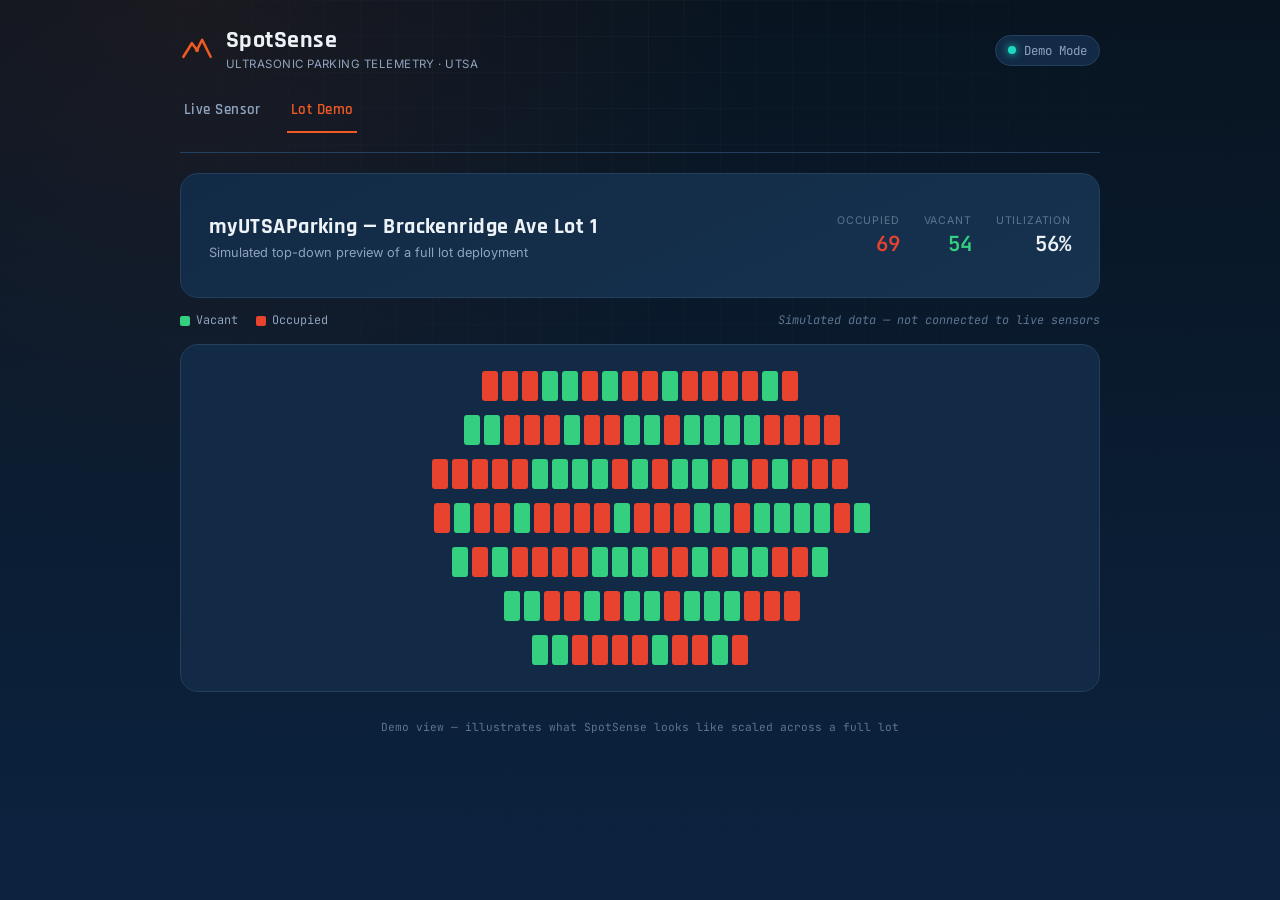
==== lot-demo.html @ a5163676 "Initial commit: SpotSense dashboard + lot demo" ====
<!DOCTYPE html>
<html lang="en">
<head>
<meta charset="UTF-8">
<meta name="viewport" content="width=device-width, initial-scale=1.0">
<title>SpotSense — Lot Demo</title>
<link rel="preconnect" href="https://fonts.googleapis.com">
<link rel="preconnect" href="https://fonts.gstatic.com" crossorigin>
<link href="https://fonts.googleapis.com/css2?family=Rajdhani:wght@500;600;700&family=Inter:wght@400;500;600&family=JetBrains+Mono:wght@400;500;600&display=swap" rel="stylesheet">
<link rel="stylesheet" href="style.css">
</head>
<body>

<div class="grid-overlay" aria-hidden="true"></div>

<header class="topbar">
  <div class="brand">
    <svg class="brand-mark" viewBox="0 0 40 40" fill="none" xmlns="http://www.w3.org/2000/svg" aria-hidden="true">
      <path d="M4 28 L14 12 L20 20 L26 8 L36 28" stroke="var(--orange)" stroke-width="3" stroke-linecap="round" stroke-linejoin="round"/>
      <circle cx="20" cy="20" r="2.5" fill="var(--orange)"/>
    </svg>
    <div class="brand-text">
      <h1>SpotSense</h1>
      <span>Ultrasonic Parking Telemetry &middot; UTSA</span>
    </div>
  </div>
  <div class="conn-status">
    <span class="dot online"></span>
    <span>Demo Mode</span>
  </div>
</header>

<nav class="tab-nav">
  <a href="parking.html" class="tab-link">Live Sensor</a>
  <a href="lot-demo.html" class="tab-link active">Lot Demo</a>
</nav>

<main>

  <section class="lot-hero">
    <div class="lot-hero-title">
      <h2>myUTSAParking &mdash; Brackenridge Ave Lot 1</h2>
      <p>Simulated top-down preview of a full lot deployment</p>
    </div>
    <dl class="lot-stat-cluster">
      <div class="lot-stat">
        <dt>Occupied</dt>
        <dd class="occupied-count" id="occupiedCount">—</dd>
      </div>
      <div class="lot-stat">
        <dt>Vacant</dt>
        <dd class="vacant-count" id="vacantCount">—</dd>
      </div>
      <div class="lot-stat">
        <dt>Utilization</dt>
        <dd id="utilPct">—</dd>
      </div>
    </dl>
  </section>

  <div class="lot-legend">
    <span><span class="swatch vacant"></span>Vacant</span>
    <span><span class="swatch occupied"></span>Occupied</span>
    <span class="disclaimer">Simulated data &mdash; not connected to live sensors</span>
  </div>

  <section class="lot-field" id="lotField" aria-label="Simulated parking lot occupancy grid">
    <!-- rows injected by lot-demo.js -->
  </section>

</main>

<footer class="footer">
  <span>Demo view &mdash; illustrates what SpotSense looks like scaled across a full lot</span>
</footer>

<script src="lot-demo.js"></script>
</body>
</html>
---- style.css ----
:root {
  --navy-deep: #081420;
  --navy: #0C2340;
  --navy-surface: #122A45;
  --navy-surface-2: #16324F;
  --line: #24405F;
  --orange: #F15A22;
  --orange-dim: #C24618;
  --cyan: #1FD8C4;
  --amber: #FFB627;
  --green: #34D07F;
  --red: #E8432F;
  --text: #EDF2F7;
  --text-muted: #8FA3BF;
  --text-faint: #5D7591;

  --font-display: "Rajdhani", sans-serif;
  --font-body: "Inter", sans-serif;
  --font-mono: "JetBrains Mono", monospace;
}

* { box-sizing: border-box; }

@media (prefers-reduced-motion: reduce) {
  * { animation-duration: 0.001ms !important; animation-iteration-count: 1 !important; transition-duration: 0.001ms !important; }
}

body {
  margin: 0;
  min-height: 100vh;
  background:
    radial-gradient(circle at 15% 0%, rgba(241, 90, 34, 0.08), transparent 40%),
    linear-gradient(180deg, var(--navy-deep) 0%, var(--navy) 100%);
  color: var(--text);
  font-family: var(--font-body);
  padding: 0 20px 40px;
  position: relative;
}

.grid-overlay {
  position: fixed;
  inset: 0;
  pointer-events: none;
  background-image:
    linear-gradient(rgba(143, 163, 191, 0.045) 1px, transparent 1px),
    linear-gradient(90deg, rgba(143, 163, 191, 0.045) 1px, transparent 1px);
  background-size: 36px 36px;
  mask-image: radial-gradient(ellipse at top, black 0%, transparent 70%);
  z-index: 0;
}

/* ---------- Topbar ---------- */
.topbar {
  max-width: 920px;
  margin: 0 auto;
  padding: 28px 0 20px;
  display: flex;
  align-items: center;
  justify-content: space-between;
  position: relative;
  z-index: 1;
}

.brand { display: flex; align-items: center; gap: 12px; }
.brand-mark { width: 34px; height: 34px; flex-shrink: 0; }
.brand-text h1 {
  font-family: var(--font-display);
  font-weight: 700;
  font-size: 1.5rem;
  letter-spacing: 0.02em;
  margin: 0;
  line-height: 1;
}
.brand-text span {
  font-size: 0.72rem;
  color: var(--text-muted);
  letter-spacing: 0.04em;
  text-transform: uppercase;
}

.conn-status {
  display: flex;
  align-items: center;
  gap: 8px;
  font-family: var(--font-mono);
  font-size: 0.78rem;
  color: var(--text-muted);
  background: var(--navy-surface);
  border: 1px solid var(--line);
  padding: 6px 12px;
  border-radius: 20px;
}
.dot {
  width: 8px; height: 8px; border-radius: 50%;
  background: var(--text-faint);
  transition: background 0.3s;
}
.dot.online { background: var(--cyan); box-shadow: 0 0 8px var(--cyan); }
.dot.offline { background: var(--orange); box-shadow: 0 0 8px var(--orange); }

/* ---------- Tab nav ---------- */
.tab-nav {
  max-width: 920px;
  margin: 0 auto;
  display: flex;
  gap: 4px;
  padding: 0 0 20px;
  position: relative;
  z-index: 1;
  border-bottom: 1px solid var(--line);
}
.tab-link {
  font-family: var(--font-display);
  font-weight: 600;
  font-size: 0.92rem;
  letter-spacing: 0.03em;
  color: var(--text-muted);
  text-decoration: none;
  padding: 8px 4px 12px;
  border-bottom: 2px solid transparent;
  transition: color 0.2s, border-color 0.2s;
  margin-bottom: -1px;
}
.tab-link + .tab-link { margin-left: 18px; }
.tab-link:hover { color: var(--text); }
.tab-link.active { color: var(--orange); border-bottom-color: var(--orange); }

/* ---------- Lot demo page ---------- */
.lot-hero {
  max-width: 920px;
  margin: 20px auto 0;
  position: relative;
  z-index: 1;
  background: linear-gradient(155deg, var(--navy-surface) 0%, var(--navy-surface-2) 100%);
  border: 1px solid var(--line);
  border-radius: 18px;
  padding: 24px 28px;
  display: flex;
  align-items: center;
  justify-content: space-between;
  gap: 20px;
  flex-wrap: wrap;
}
.lot-hero-title h2 {
  font-family: var(--font-display);
  font-size: 1.4rem;
  font-weight: 700;
  margin: 0 0 4px;
  letter-spacing: 0.02em;
}
.lot-hero-title p {
  margin: 0;
  font-size: 0.8rem;
  color: var(--text-muted);
}
.lot-stat-cluster { display: flex; gap: 24px; }
.lot-stat { text-align: right; }
.lot-stat dt {
  font-size: 0.66rem;
  text-transform: uppercase;
  letter-spacing: 0.08em;
  color: var(--text-faint);
  margin-bottom: 3px;
}
.lot-stat dd {
  margin: 0;
  font-family: var(--font-mono);
  font-size: 1.3rem;
  font-weight: 600;
}
.lot-stat dd.occupied-count { color: var(--red); }
.lot-stat dd.vacant-count { color: var(--green); }

.lot-legend {
  max-width: 920px;
  margin: 14px auto 0;
  display: flex;
  align-items: center;
  gap: 18px;
  font-family: var(--font-mono);
  font-size: 0.74rem;
  color: var(--text-muted);
  position: relative;
  z-index: 1;
}
.lot-legend .swatch {
  display: inline-block;
  width: 10px;
  height: 10px;
  border-radius: 2px;
  margin-right: 6px;
  vertical-align: middle;
}
.lot-legend .swatch.vacant { background: var(--green); }
.lot-legend .swatch.occupied { background: var(--red); }
.lot-legend .disclaimer { margin-left: auto; color: var(--text-faint); font-style: italic; }

.lot-field {
  max-width: 920px;
  margin: 16px auto 0;
  position: relative;
  z-index: 1;
  background: var(--navy-surface);
  border: 1px solid var(--line);
  border-radius: 18px;
  padding: 26px;
  display: flex;
  flex-direction: column;
  gap: 14px;
}
.lot-row {
  display: flex;
  gap: 4px;
  justify-content: center;
}
.lot-row:nth-child(even) { margin-left: 24px; }

.lot-spot {
  width: 16px;
  height: 30px;
  border-radius: 3px;
  background: var(--green);
  box-shadow: 0 0 0 rgba(0,0,0,0);
  transition: background-color 0.6s ease, box-shadow 0.6s ease;
  flex-shrink: 0;
}
.lot-spot.occupied { background: var(--red); }
.lot-spot.flash { box-shadow: 0 0 10px 2px currentColor; }

@media (max-width: 720px) {
  .lot-spot { width: 10px; height: 20px; }
  .lot-row:nth-child(even) { margin-left: 10px; }
  .lot-hero { flex-direction: column; align-items: flex-start; }
}

/* ---------- Dashboard shell ---------- */
.dashboard {
  max-width: 920px;
  margin: 0 auto;
  position: relative;
  z-index: 1;
  display: flex;
  flex-direction: column;
  gap: 20px;
}

/* ---------- Hero ---------- */
.hero-card {
  background: linear-gradient(155deg, var(--navy-surface) 0%, var(--navy-surface-2) 100%);
  border: 1px solid var(--line);
  border-radius: 18px;
  padding: 32px;
  display: grid;
  grid-template-columns: 1fr auto;
  gap: 24px;
  align-items: center;
  overflow: hidden;
  position: relative;
}

.hero-left { display: flex; flex-direction: column; align-items: flex-start; gap: 4px; }
.eyebrow {
  font-family: var(--font-mono);
  font-size: 0.7rem;
  letter-spacing: 0.12em;
  text-transform: uppercase;
  color: var(--text-faint);
}
.spot-id {
  font-family: var(--font-display);
  font-size: 3.2rem;
  font-weight: 700;
  margin: 0;
  line-height: 1;
  letter-spacing: 0.02em;
}

/* Sonar sweep — signature element, echoes the ultrasonic sensor pinging */
.sonar {
  position: relative;
  width: 92px;
  height: 92px;
  margin: 18px 0 6px;
  display: flex;
  align-items: center;
  justify-content: center;
}
.sensor-core {
  width: 14px;
  height: 14px;
  border-radius: 50%;
  background: var(--cyan);
  box-shadow: 0 0 12px var(--cyan);
  z-index: 2;
  transition: background 0.4s, box-shadow 0.4s;
}
.ring {
  position: absolute;
  border-radius: 50%;
  border: 1.5px solid var(--cyan);
  opacity: 0;
  animation: ping 3.2s cubic-bezier(0.2, 0.6, 0.4, 1) infinite;
}
.r1 { width: 30px; height: 30px; animation-delay: 0s; }
.r2 { width: 30px; height: 30px; animation-delay: 1.05s; }
.r3 { width: 30px; height: 30px; animation-delay: 2.1s; }

@keyframes ping {
  0%   { width: 14px; height: 14px; opacity: 0.7; }
  100% { width: 92px; height: 92px; opacity: 0; }
}

.hero-card.occupied .sensor-core { background: var(--orange); box-shadow: 0 0 12px var(--orange); }
.hero-card.occupied .ring { border-color: var(--orange); }

.hero-caption {
  font-family: var(--font-mono);
  font-size: 0.74rem;
  color: var(--text-faint);
  margin: 4px 0 0;
}

.hero-right { display: flex; flex-direction: column; align-items: flex-end; gap: 20px; }

.status-pill {
  font-family: var(--font-display);
  font-weight: 700;
  font-size: 1.15rem;
  letter-spacing: 0.06em;
  padding: 10px 22px;
  border-radius: 10px;
  background: rgba(31, 216, 196, 0.12);
  color: var(--cyan);
  border: 1px solid rgba(31, 216, 196, 0.4);
  transition: all 0.4s;
}
.hero-card.occupied .status-pill {
  background: rgba(241, 90, 34, 0.14);
  color: var(--orange);
  border-color: rgba(241, 90, 34, 0.45);
}

.hero-stats { display: flex; gap: 28px; margin: 0; }
.hero-stats dt {
  font-size: 0.68rem;
  text-transform: uppercase;
  letter-spacing: 0.08em;
  color: var(--text-faint);
  margin-bottom: 4px;
}
.hero-stats dd {
  margin: 0;
  font-family: var(--font-mono);
  font-size: 1rem;
  color: var(--text);
}

/* ---------- Telemetry grid ---------- */
.telemetry-grid {
  display: grid;
  grid-template-columns: repeat(4, 1fr);
  gap: 16px;
}

.tele-card {
  background: var(--navy-surface);
  border: 1px solid var(--line);
  border-radius: 14px;
  padding: 18px;
  display: flex;
  flex-direction: column;
  gap: 8px;
}

.tele-head { display: flex; align-items: center; justify-content: space-between; }
.tele-label {
  font-size: 0.72rem;
  text-transform: uppercase;
  letter-spacing: 0.06em;
  color: var(--text-muted);
}
.tele-icon { font-size: 0.9rem; color: var(--orange); }

.tele-value {
  font-family: var(--font-mono);
  font-size: 1.5rem;
  font-weight: 600;
  color: var(--text);
}

.tele-sub { font-size: 0.72rem; color: var(--text-faint); }

.battery-bar-track {
  width: 100%;
  height: 6px;
  border-radius: 4px;
  background: var(--navy-deep);
  overflow: hidden;
}
.battery-bar-fill {
  height: 100%;
  background: linear-gradient(90deg, var(--orange), var(--cyan));
  transition: width 0.6s ease;
}

/* ---------- Activity log ---------- */
.log-card {
  background: var(--navy-surface);
  border: 1px solid var(--line);
  border-radius: 14px;
  padding: 20px 22px;
}
.log-head { display: flex; align-items: baseline; justify-content: space-between; margin-bottom: 12px; }
.log-head h3 {
  font-family: var(--font-display);
  font-size: 1.05rem;
  margin: 0;
  letter-spacing: 0.02em;
}
.log-sub { font-size: 0.72rem; color: var(--text-faint); }

.log-list { list-style: none; margin: 0; padding: 0; display: flex; flex-direction: column; }
.log-list li {
  display: flex;
  align-items: center;
  gap: 10px;
  padding: 9px 0;
  border-bottom: 1px solid var(--line);
  font-family: var(--font-mono);
  font-size: 0.82rem;
  color: var(--text-muted);
}
.log-list li:last-child { border-bottom: none; }
.log-empty { color: var(--text-faint); font-style: normal; }

.log-tag {
  padding: 2px 8px;
  border-radius: 6px;
  font-size: 0.68rem;
  font-weight: 600;
  letter-spacing: 0.04em;
}
.log-tag.occupied { background: rgba(241, 90, 34, 0.15); color: var(--orange); }
.log-tag.vacant { background: rgba(31, 216, 196, 0.15); color: var(--cyan); }

/* ---------- Footer ---------- */
.footer {
  max-width: 920px;
  margin: 28px auto 0;
  text-align: center;
  font-family: var(--font-mono);
  font-size: 0.7rem;
  color: var(--text-faint);
  position: relative;
  z-index: 1;
}

/* ---------- Responsive ---------- */
@media (max-width: 720px) {
  .hero-card { grid-template-columns: 1fr; }
  .hero-right { align-items: flex-start; }
  .telemetry-grid { grid-template-columns: repeat(2, 1fr); }
}

@media (max-width: 460px) {
  .telemetry-grid { grid-template-columns: 1fr; }
  .spot-id { font-size: 2.4rem; }
}

/* Keyboard focus visibility */
a:focus-visible, button:focus-visible { outline: 2px solid var(--cyan); outline-offset: 2px; }
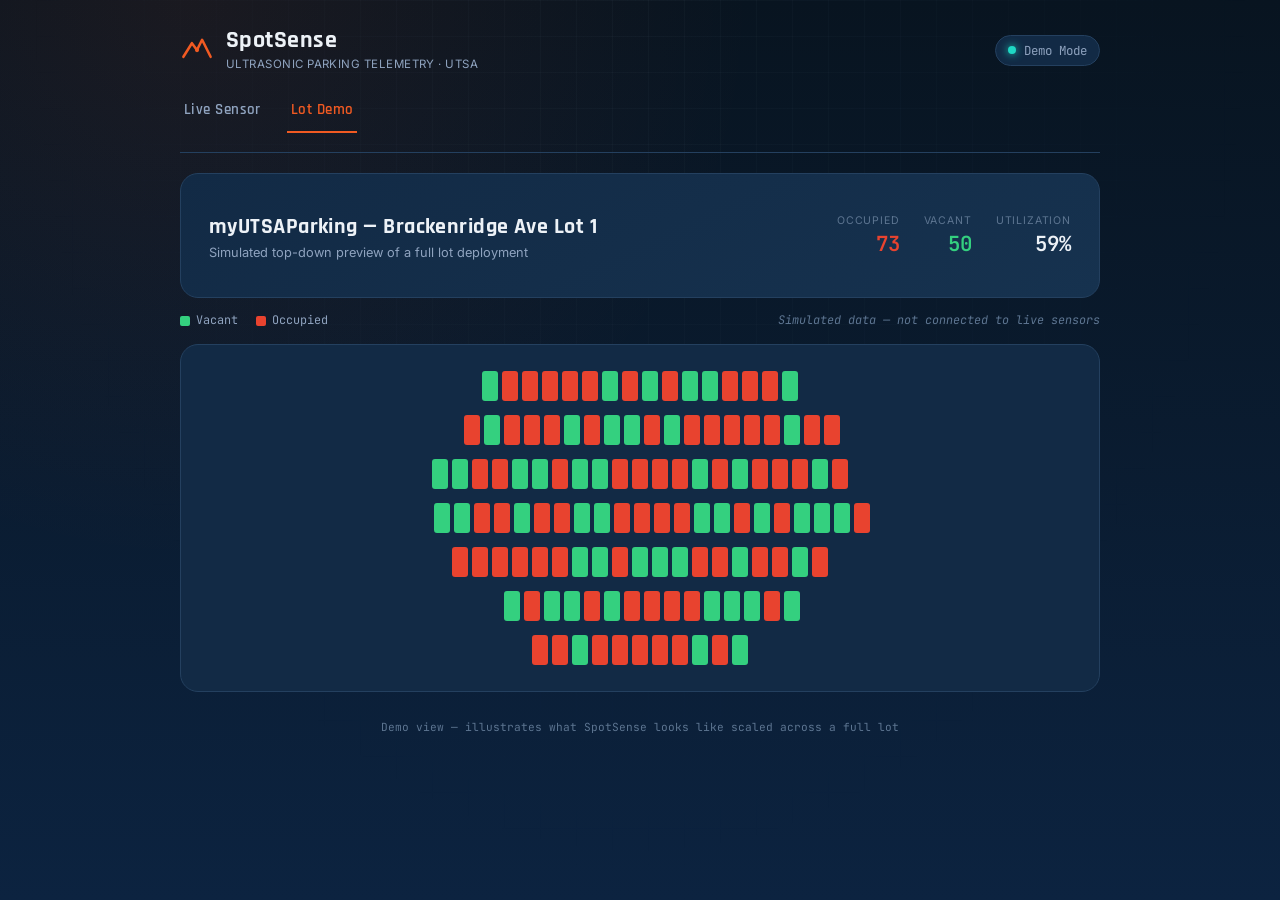
==== commit 8a8bf0c0: "Rename parking.html to index.html for GitHub Pages" ====
--- a/lot-demo.html
+++ b/lot-demo.html
@@ -31,7 +31,7 @@
 </header>
 
 <nav class="tab-nav">
-  <a href="parking.html" class="tab-link">Live Sensor</a>
+  <a href="index.html" class="tab-link">Live Sensor</a>
   <a href="lot-demo.html" class="tab-link active">Lot Demo</a>
 </nav>
 
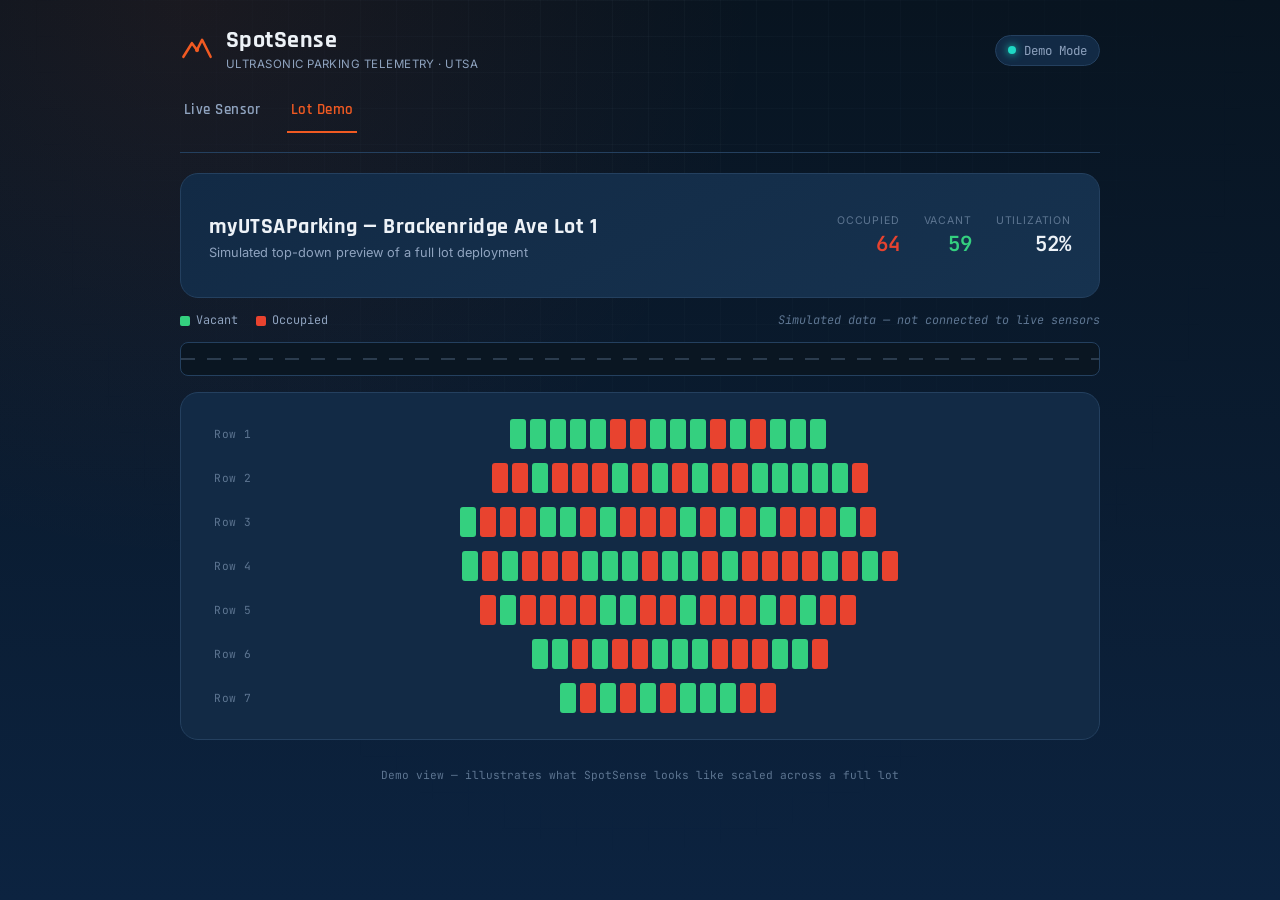
==== commit 7845436d: "Add row labels, driving cars, and open-spot toast notifications to lot demo" ====
--- a/lot-demo.html
+++ b/lot-demo.html
@@ -64,11 +64,19 @@
     <span class="disclaimer">Simulated data &mdash; not connected to live sensors</span>
   </div>
 
+  <div class="lot-road" aria-hidden="true">
+    <div class="lot-car car-1"></div>
+    <div class="lot-car car-2"></div>
+    <div class="lot-car car-3"></div>
+  </div>
+
   <section class="lot-field" id="lotField" aria-label="Simulated parking lot occupancy grid">
     <!-- rows injected by lot-demo.js -->
   </section>
 
 </main>
+
+<div class="toast-container" id="toastContainer" aria-live="polite"></div>
 
 <footer class="footer">
   <span>Demo view &mdash; illustrates what SpotSense looks like scaled across a full lot</span>
--- a/style.css
+++ b/style.css
@@ -208,12 +208,119 @@
   flex-direction: column;
   gap: 14px;
 }
+.lot-row-wrap {
+  display: flex;
+  align-items: center;
+  gap: 12px;
+}
+.row-label {
+  font-family: var(--font-mono);
+  font-size: 0.7rem;
+  color: var(--text-faint);
+  width: 44px;
+  flex-shrink: 0;
+  text-align: right;
+  letter-spacing: 0.03em;
+}
 .lot-row {
   display: flex;
   gap: 4px;
   justify-content: center;
-}
-.lot-row:nth-child(even) { margin-left: 24px; }
+  flex: 1;
+}
+.lot-row-wrap:nth-child(even) .lot-row { margin-left: 24px; }
+
+/* ---------- Driving lane with animated cars ---------- */
+.lot-road {
+  max-width: 920px;
+  margin: 14px auto 0;
+  position: relative;
+  z-index: 1;
+  height: 34px;
+  border-radius: 8px;
+  background: #0A1622;
+  border: 1px solid var(--line);
+  overflow: hidden;
+}
+.lot-road::before {
+  content: "";
+  position: absolute;
+  top: 50%;
+  left: 0;
+  right: 0;
+  height: 2px;
+  transform: translateY(-50%);
+  background: repeating-linear-gradient(
+    90deg,
+    var(--text-faint) 0px, var(--text-faint) 14px,
+    transparent 14px, transparent 26px
+  );
+  opacity: 0.4;
+}
+.lot-car {
+  position: absolute;
+  top: 50%;
+  width: 30px;
+  height: 12px;
+  border-radius: 3px;
+  transform: translateY(-50%);
+  left: -40px;
+}
+.lot-car::after {
+  content: "";
+  position: absolute;
+  top: -3px;
+  left: 6px;
+  width: 14px;
+  height: 6px;
+  border-radius: 2px;
+  background: inherit;
+  opacity: 0.7;
+}
+.car-1 { background: var(--orange); animation: driveAcross 7s linear infinite; }
+.car-2 { background: var(--cyan); animation: driveAcross 9.5s linear infinite; animation-delay: 2s; }
+.car-3 { background: var(--amber); animation: driveAcross 6s linear infinite; animation-delay: 4.2s; }
+
+@keyframes driveAcross {
+  from { left: -40px; }
+  to { left: 100%; }
+}
+
+/* ---------- Toast notifications ---------- */
+.toast-container {
+  position: fixed;
+  top: 90px;
+  right: 20px;
+  z-index: 50;
+  display: flex;
+  flex-direction: column;
+  gap: 10px;
+  max-width: 280px;
+}
+.toast {
+  background: var(--navy-surface);
+  border: 1px solid var(--line);
+  border-left: 3px solid var(--cyan);
+  border-radius: 10px;
+  padding: 10px 14px;
+  font-family: var(--font-mono);
+  font-size: 0.78rem;
+  color: var(--text);
+  box-shadow: 0 8px 24px rgba(0,0,0,0.35);
+  animation: toastIn 0.3s ease, toastOut 0.3s ease 3.6s forwards;
+}
+@keyframes toastIn {
+  from { opacity: 0; transform: translateX(20px); }
+  to { opacity: 1; transform: translateX(0); }
+}
+@keyframes toastOut {
+  from { opacity: 1; transform: translateX(0); }
+  to { opacity: 0; transform: translateX(20px); }
+}
+
+@media (max-width: 720px) {
+  .toast-container { left: 16px; right: 16px; max-width: none; }
+}
 
 .lot-spot {
   width: 16px;
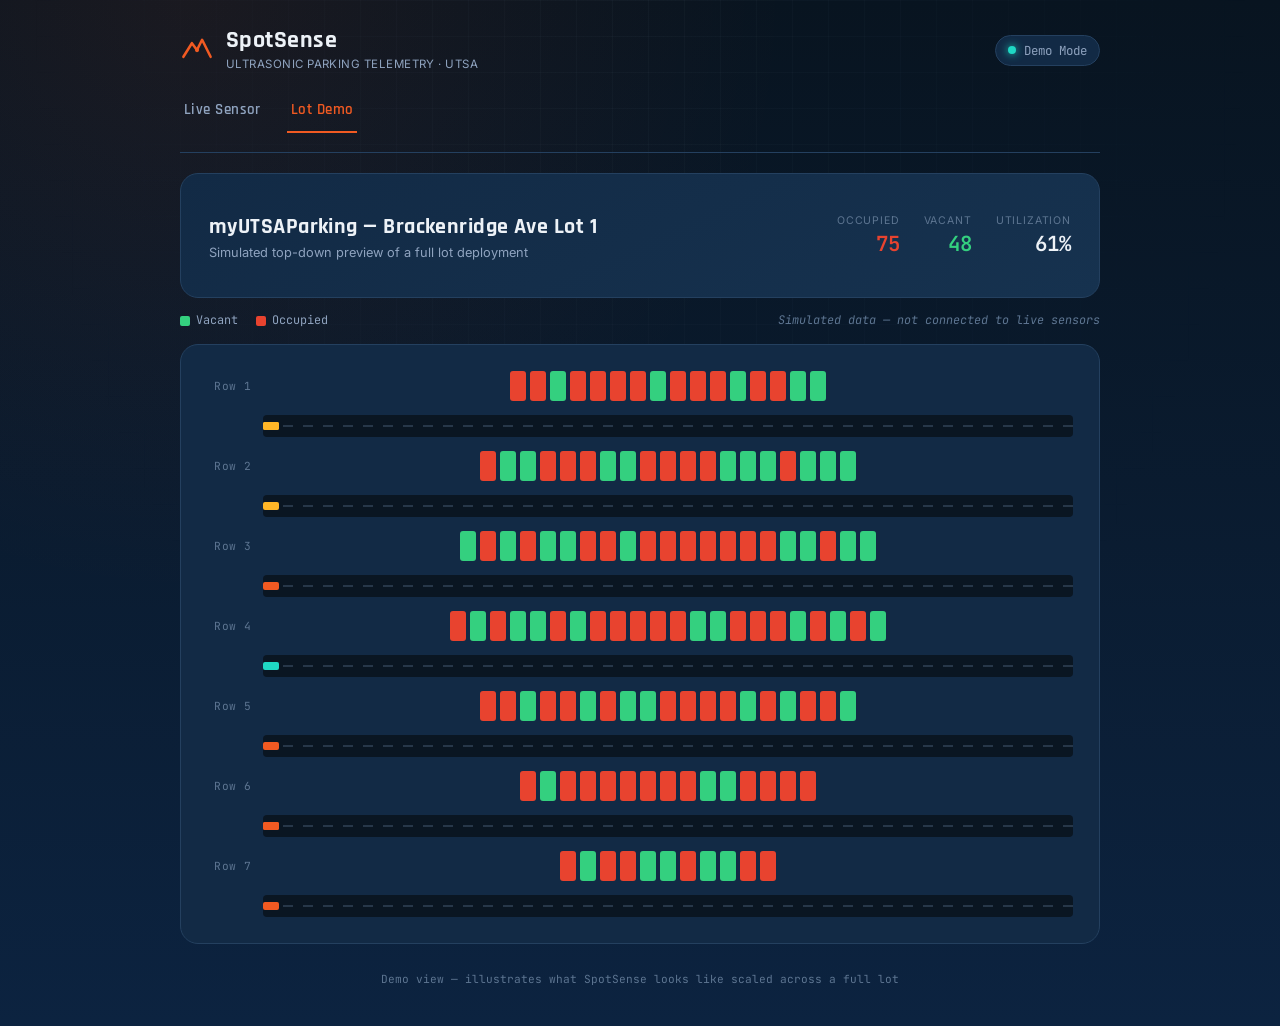
==== commit 19cd52e3: "Real per-row aisles with continuous traffic and actual park/leave driving animation" ====
--- a/lot-demo.html
+++ b/lot-demo.html
@@ -64,14 +64,8 @@
     <span class="disclaimer">Simulated data &mdash; not connected to live sensors</span>
   </div>
 
-  <div class="lot-road" aria-hidden="true">
-    <div class="lot-car car-1"></div>
-    <div class="lot-car car-2"></div>
-    <div class="lot-car car-3"></div>
-  </div>
-
   <section class="lot-field" id="lotField" aria-label="Simulated parking lot occupancy grid">
-    <!-- rows injected by lot-demo.js -->
+    <!-- aisles and rows injected by lot-demo.js -->
   </section>
 
 </main>
--- a/style.css
+++ b/style.css
@@ -230,19 +230,16 @@
 }
 .lot-row-wrap:nth-child(even) .lot-row { margin-left: 24px; }
 
-/* ---------- Driving lane with animated cars ---------- */
-.lot-road {
-  max-width: 920px;
-  margin: 14px auto 0;
-  position: relative;
-  z-index: 1;
-  height: 34px;
-  border-radius: 8px;
+/* ---------- Aisles: a driving lane sits between every row ---------- */
+.lot-aisle {
+  position: relative;
+  height: 22px;
+  margin-left: 56px; /* lines up under the row spots, past the row-label column */
+  border-radius: 4px;
   background: #0A1622;
-  border: 1px solid var(--line);
   overflow: hidden;
 }
-.lot-road::before {
+.lot-aisle::before {
   content: "";
   position: absolute;
   top: 50%;
@@ -252,38 +249,42 @@
   transform: translateY(-50%);
   background: repeating-linear-gradient(
     90deg,
-    var(--text-faint) 0px, var(--text-faint) 14px,
-    transparent 14px, transparent 26px
+    var(--text-faint) 0px, var(--text-faint) 10px,
+    transparent 10px, transparent 20px
   );
-  opacity: 0.4;
-}
-.lot-car {
+  opacity: 0.35;
+}
+
+/* Ambient cars that continuously drive back and forth along an aisle */
+.aisle-car {
   position: absolute;
   top: 50%;
-  width: 30px;
-  height: 12px;
-  border-radius: 3px;
+  width: 16px;
+  height: 8px;
+  border-radius: 2px;
   transform: translateY(-50%);
-  left: -40px;
-}
-.lot-car::after {
-  content: "";
-  position: absolute;
-  top: -3px;
-  left: 6px;
-  width: 14px;
-  height: 6px;
+}
+@keyframes driveRight {
+  from { left: -20px; }
+  to { left: 100%; }
+}
+@keyframes driveLeft {
+  from { left: 100%; }
+  to { left: -20px; }
+}
+
+/* A car actively parking into or leaving a specific stall */
+.traveling-car {
+  position: fixed;
+  width: 15px;
+  height: 9px;
   border-radius: 2px;
-  background: inherit;
-  opacity: 0.7;
-}
-.car-1 { background: var(--orange); animation: driveAcross 7s linear infinite; }
-.car-2 { background: var(--cyan); animation: driveAcross 9.5s linear infinite; animation-delay: 2s; }
-.car-3 { background: var(--amber); animation: driveAcross 6s linear infinite; animation-delay: 4.2s; }
-
-@keyframes driveAcross {
-  from { left: -40px; }
-  to { left: 100%; }
+  background: var(--orange);
+  box-shadow: 0 0 6px rgba(241, 90, 34, 0.55);
+  transform: translate(-50%, -50%);
+  pointer-events: none;
+  z-index: 60;
+  transition: left 0.85s ease-in-out, top 0.85s ease-in-out;
 }
 
 /* ---------- Toast notifications ---------- */
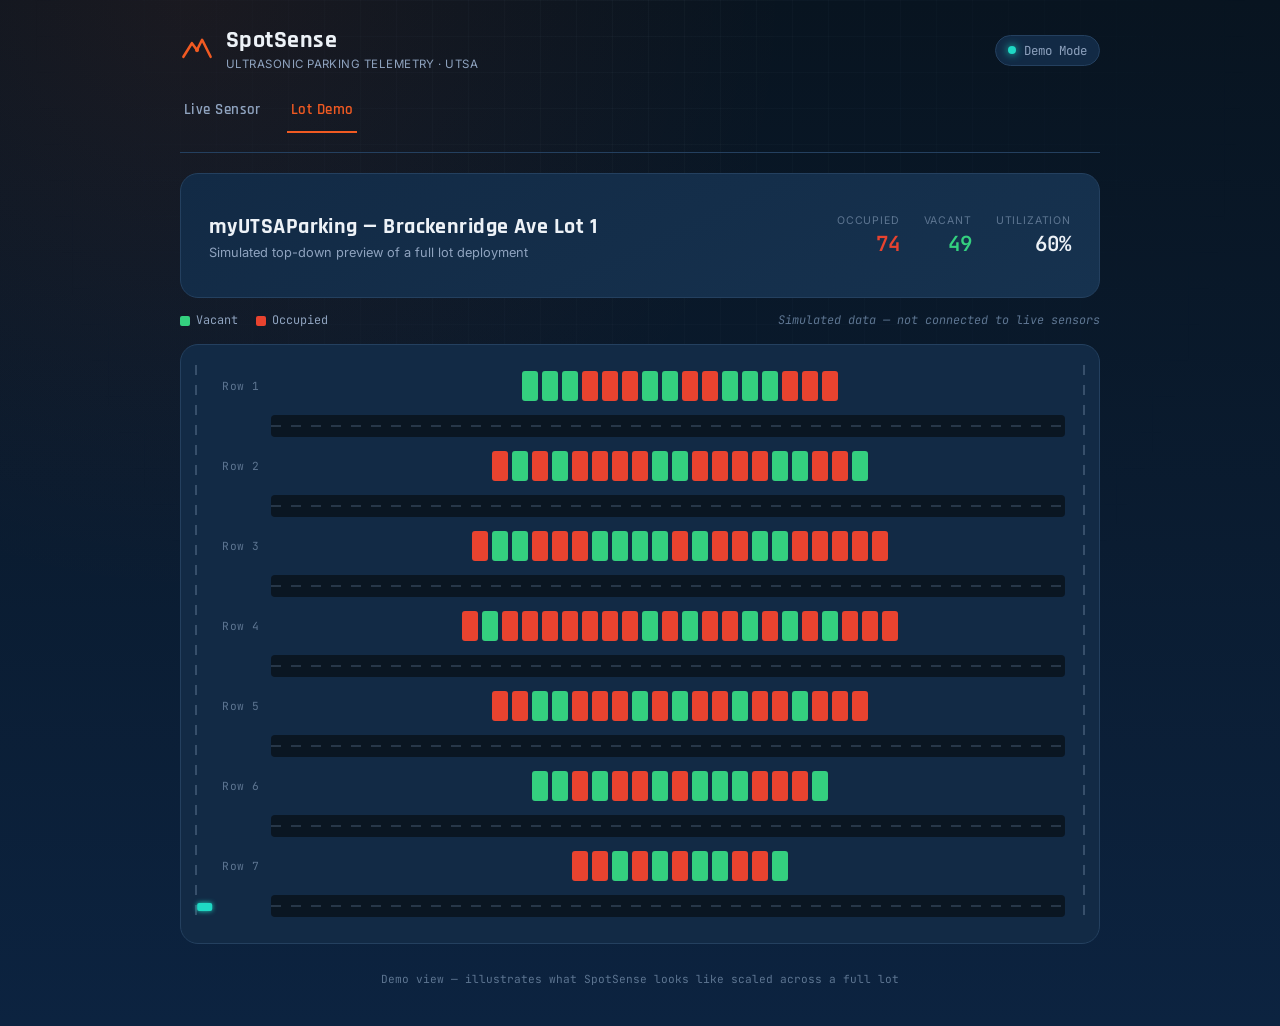
==== commit 5c96ad40: "Rebuild traffic as a canvas animation loop for genuinely fluid car movement" ====
--- a/lot-demo.html
+++ b/lot-demo.html
@@ -66,6 +66,7 @@
 
   <section class="lot-field" id="lotField" aria-label="Simulated parking lot occupancy grid">
     <!-- aisles and rows injected by lot-demo.js -->
+    <canvas id="trafficCanvas"></canvas>
   </section>
 
 </main>
--- a/style.css
+++ b/style.css
@@ -203,15 +203,36 @@
   background: var(--navy-surface);
   border: 1px solid var(--line);
   border-radius: 18px;
-  padding: 26px;
+  padding: 26px 34px;
   display: flex;
   flex-direction: column;
   gap: 14px;
 }
+
+/* Vertical boundary lines marking the lot's edges, like curb lines */
+.lot-field::before,
+.lot-field::after {
+  content: "";
+  position: absolute;
+  top: 20px;
+  bottom: 20px;
+  width: 2px;
+  background: repeating-linear-gradient(
+    180deg,
+    var(--text-faint) 0px, var(--text-faint) 10px,
+    transparent 10px, transparent 20px
+  );
+  opacity: 0.5;
+}
+.lot-field::before { left: 14px; }
+.lot-field::after { right: 14px; }
+
 .lot-row-wrap {
   display: flex;
   align-items: center;
   gap: 12px;
+  position: relative;
+  z-index: 2;
 }
 .row-label {
   font-family: var(--font-mono);
@@ -238,6 +259,7 @@
   border-radius: 4px;
   background: #0A1622;
   overflow: hidden;
+  z-index: 2;
 }
 .lot-aisle::before {
   content: "";
@@ -255,36 +277,15 @@
   opacity: 0.35;
 }
 
-/* Ambient cars that continuously drive back and forth along an aisle */
-.aisle-car {
+/* Traffic canvas — every car in the lot is drawn here, moving every
+   animation frame for genuinely fluid motion instead of CSS transitions. */
+#trafficCanvas {
   position: absolute;
-  top: 50%;
-  width: 16px;
-  height: 8px;
-  border-radius: 2px;
-  transform: translateY(-50%);
-}
-@keyframes driveRight {
-  from { left: -20px; }
-  to { left: 100%; }
-}
-@keyframes driveLeft {
-  from { left: 100%; }
-  to { left: -20px; }
-}
-
-/* A car actively parking into or leaving a specific stall */
-.traveling-car {
-  position: fixed;
-  width: 15px;
-  height: 9px;
-  border-radius: 2px;
-  background: var(--orange);
-  box-shadow: 0 0 6px rgba(241, 90, 34, 0.55);
-  transform: translate(-50%, -50%);
+  inset: 0;
+  width: 100%;
+  height: 100%;
+  z-index: 3;
   pointer-events: none;
-  z-index: 60;
-  transition: left 0.85s ease-in-out, top 0.85s ease-in-out;
 }
 
 /* ---------- Toast notifications ---------- */
